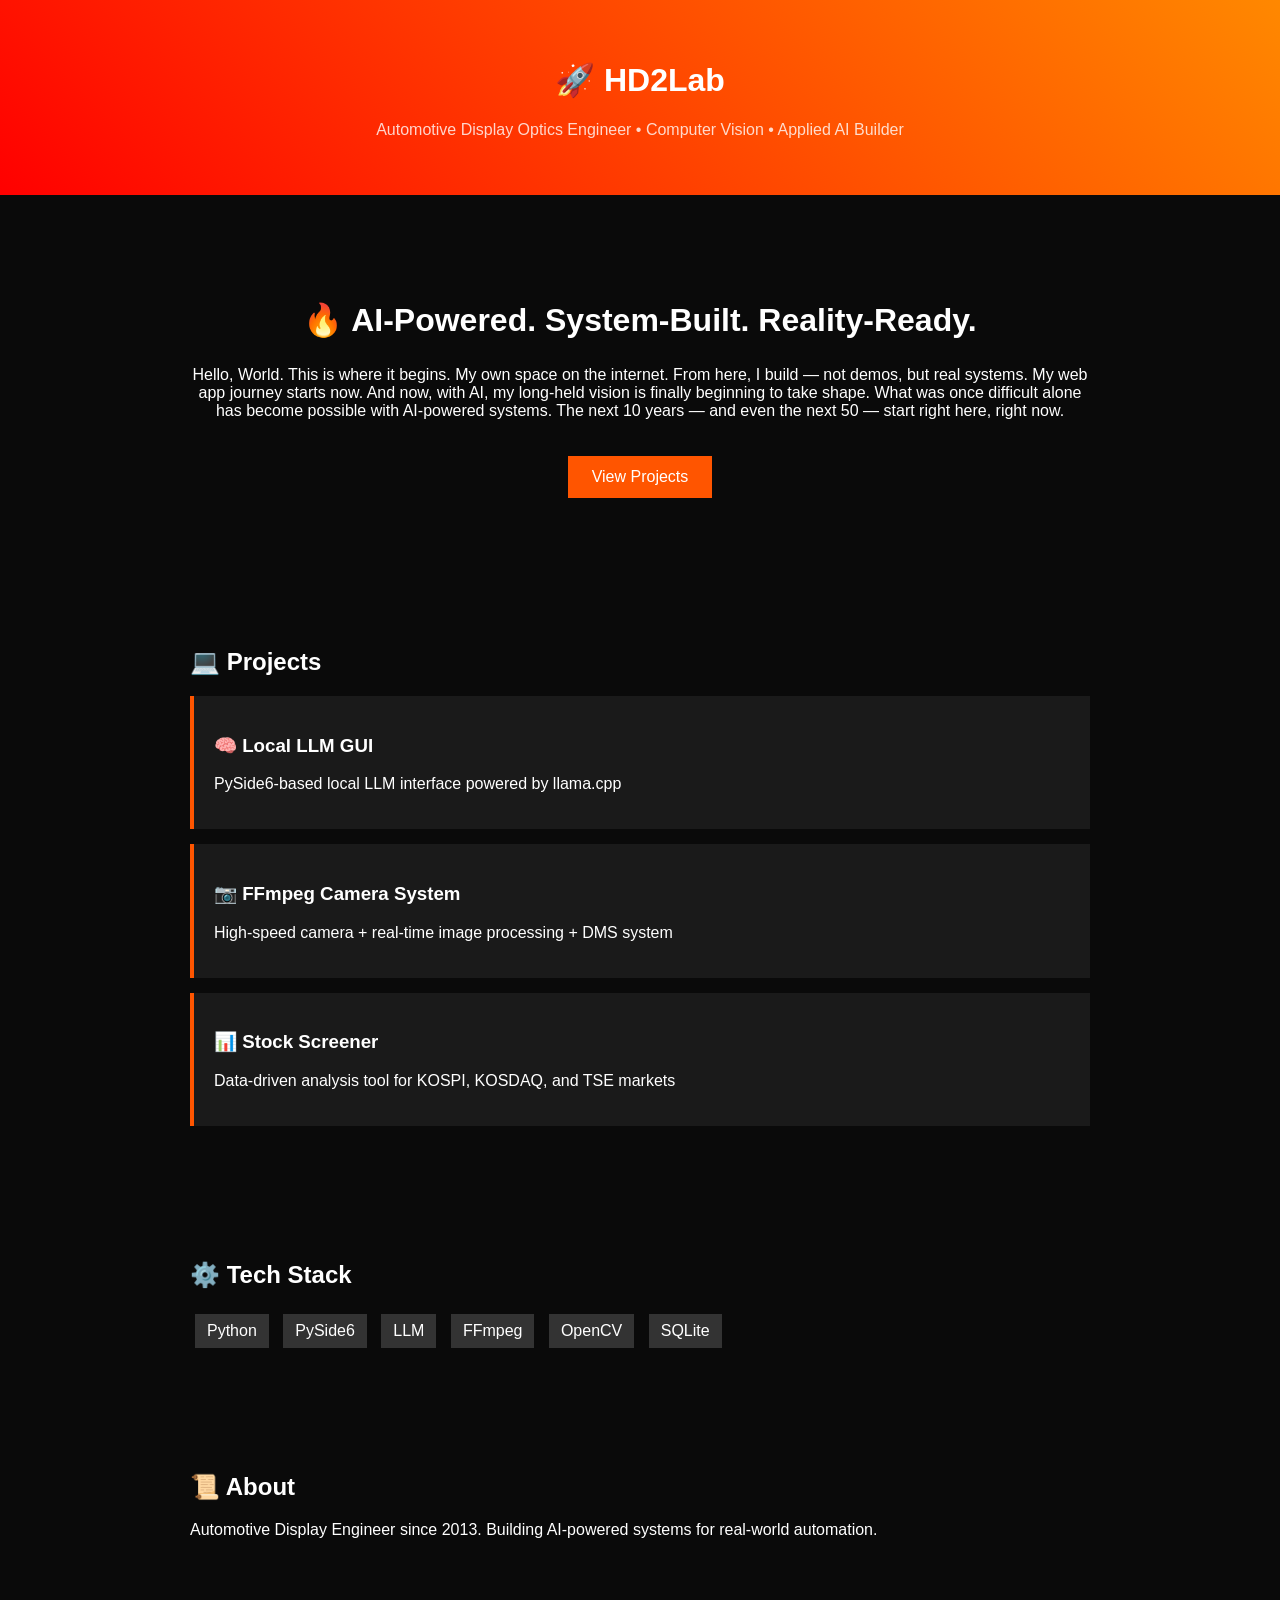
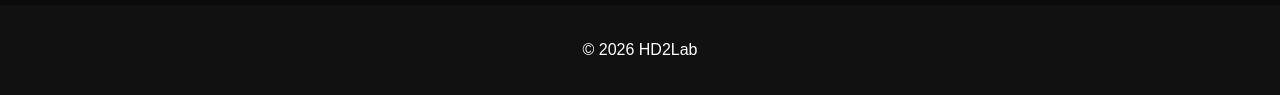
==== index.html @ 5b9bfb4f "Update subtitles and headings in index.html" ====
<!DOCTYPE html>
<html lang="en">
<head>
    <meta charset="UTF-8">
    <meta name="viewport" content="width=device-width, initial-scale=1.0">
    <title>HD2Lab | LLM Engineer</title>
    <link rel="stylesheet" href="style.css">
</head>
<body>

<header>
    <h1>🚀 HD2Lab</h1>
    <p class="subtitle">Automotive Display Optics Engineer • Computer Vision • Applied AI Builder</p>
</header>

<section class="hero">
    <h2>🔥 AI-Powered. System-Built. Reality-Ready.</h2>
    <p>
        Hello, World.

        This is where it begins.
        My own space on the internet.
        
        From here, I build —
        not demos, but real systems.
        
        My web app journey starts now.
        
        And now, with AI,
        my long-held vision is finally beginning to take shape.
        
        What was once difficult alone
        has become possible with AI-powered systems.
        
        The next 10 years — and even the next 50 —
        start right here, right now.
    </p>
    <button onclick="scrollToSection('projects')">View Projects</button>
</section>

<section id="projects">
    <h2>💻 Projects</h2>

    <div class="card">
        <h3>🧠 Local LLM GUI</h3>
        <p>PySide6-based local LLM interface powered by llama.cpp</p>
    </div>

    <div class="card">
        <h3>📷 FFmpeg Camera System</h3>
        <p>High-speed camera + real-time image processing + DMS system</p>
    </div>

    <div class="card">
        <h3>📊 Stock Screener</h3>
        <p>Data-driven analysis tool for KOSPI, KOSDAQ, and TSE markets</p>
    </div>

</section>

<section>
    <h2>⚙️ Tech Stack</h2>
    <div class="tags">
        <span>Python</span>
        <span>PySide6</span>
        <span>LLM</span>
        <span>FFmpeg</span>
        <span>OpenCV</span>
        <span>SQLite</span>
    </div>
</section>

<section>
    <h2>📜 About</h2>
    <p>
        Automotive Display Engineer since 2013.  
        Building AI-powered systems for real-world automation.
    </p>
</section>

<footer>
    <p>© 2026 HD2Lab</p>
</footer>

<script src="script.js"></script>
</body>
</html>
---- style.css ----
body {
    margin: 0;
    font-family: Arial, sans-serif;
    background: #0a0a0a;
    color: #fff;
}

header {
    text-align: center;
    padding: 40px;
    background: linear-gradient(45deg, #ff0000, #ff8800);
}

.subtitle {
    opacity: 0.8;
}

.hero {
    text-align: center;
    padding: 80px 20px;
}

.hero h2 {
    font-size: 32px;
}

button {
    padding: 12px 24px;
    margin-top: 20px;
    border: none;
    background: #ff5500;
    color: white;
    cursor: pointer;
    font-size: 16px;
}

section {
    padding: 50px 20px;
    max-width: 900px;
    margin: auto;
}

.card {
    background: #1a1a1a;
    padding: 20px;
    margin: 15px 0;
    border-left: 4px solid #ff5500;
    transition: 0.3s;
}

.card:hover {
    transform: scale(1.03);
}

.tags span {
    display: inline-block;
    margin: 5px;
    padding: 8px 12px;
    background: #333;
}

footer {
    text-align: center;
    padding: 20px;
    background: #111;
}
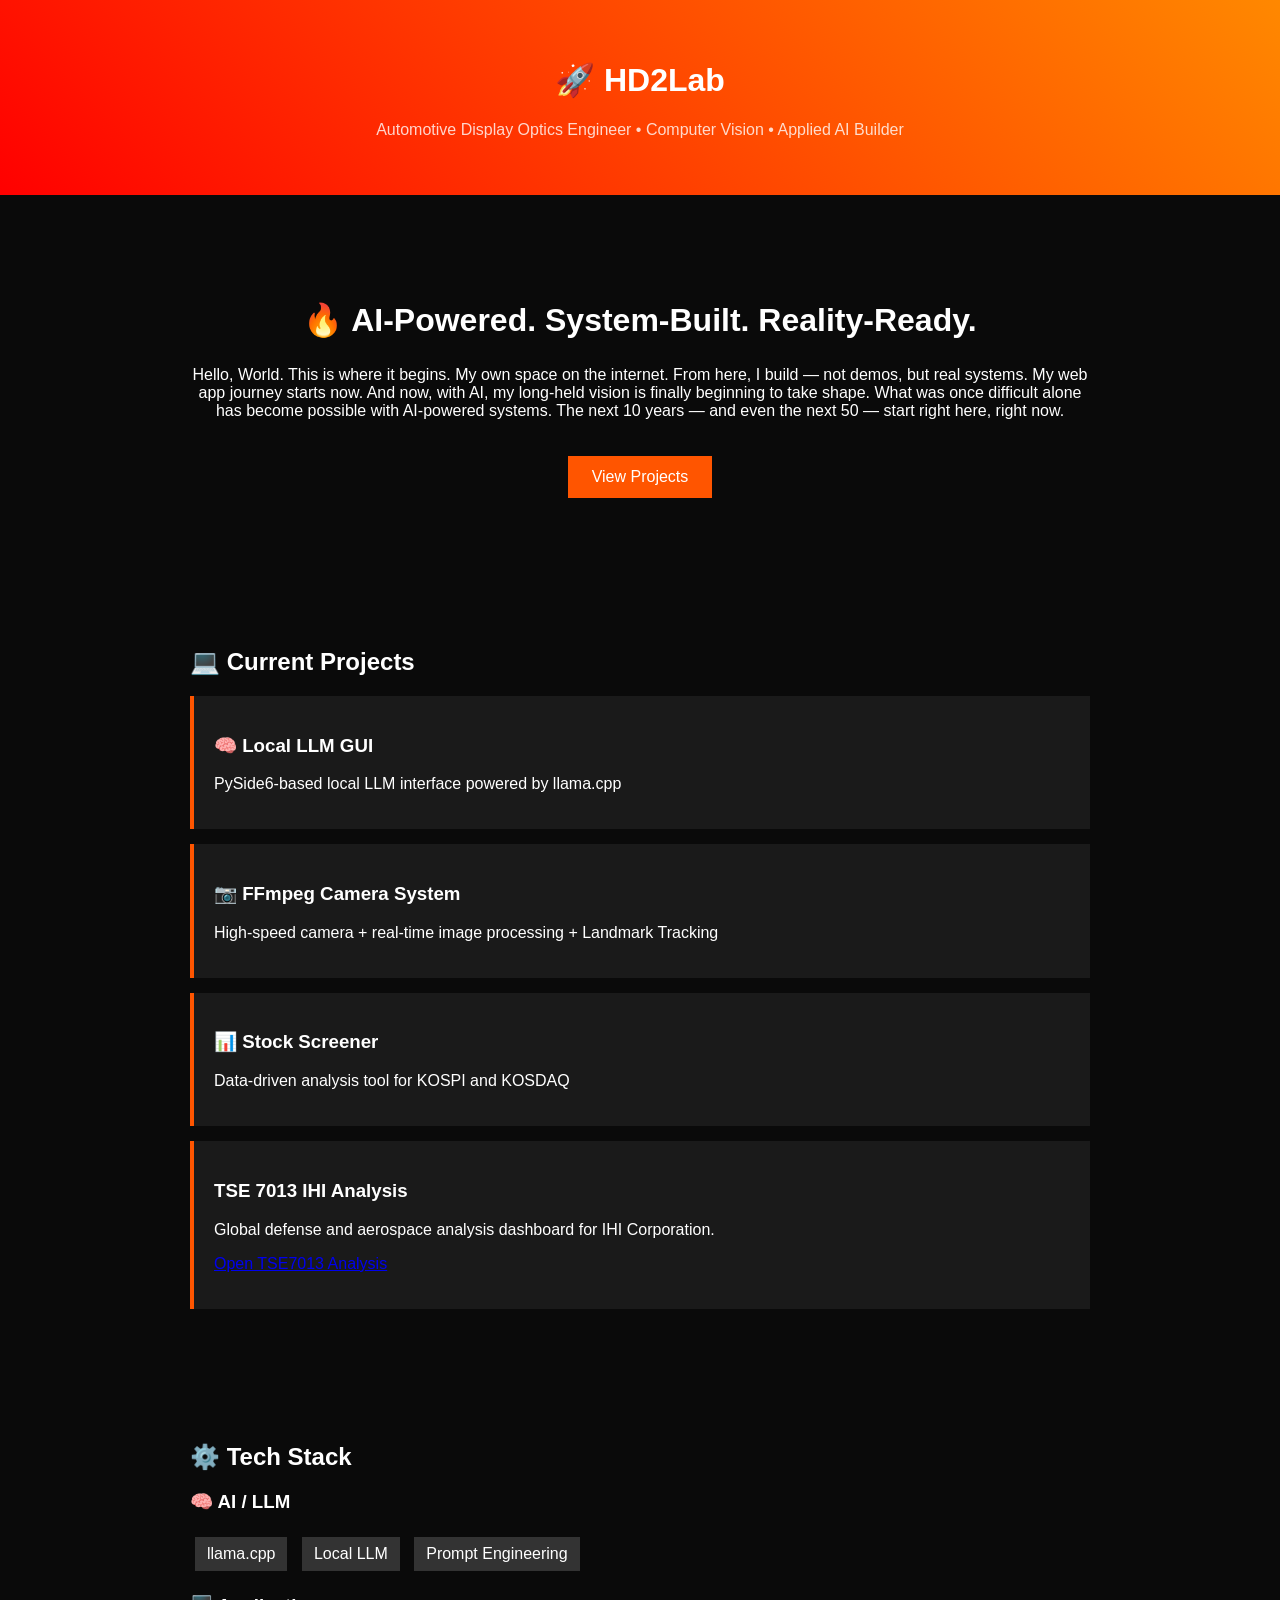
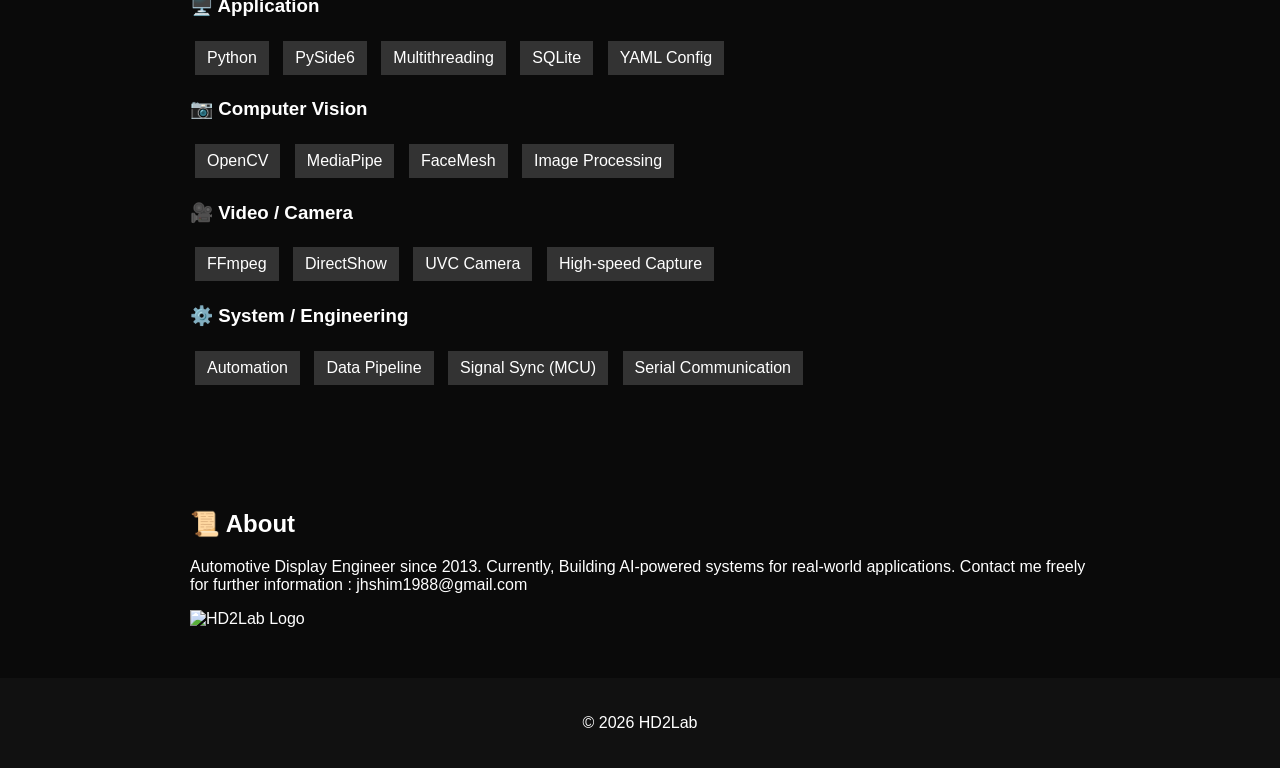
==== commit de26cdc3: "TSE7013 Analysis Updated." ====
--- a/index.html
+++ b/index.html
@@ -3,7 +3,7 @@
 <head>
     <meta charset="UTF-8">
     <meta name="viewport" content="width=device-width, initial-scale=1.0">
-    <title>HD2Lab | LLM Engineer</title>
+    <title>HD2Lab | Web-HQ</title>
     <link rel="stylesheet" href="style.css">
 </head>
 <body>
@@ -39,7 +39,7 @@
 </section>
 
 <section id="projects">
-    <h2>💻 Projects</h2>
+    <h2>💻 Current Projects</h2>
 
     <div class="card">
         <h3>🧠 Local LLM GUI</h3>
@@ -48,34 +48,90 @@
 
     <div class="card">
         <h3>📷 FFmpeg Camera System</h3>
-        <p>High-speed camera + real-time image processing + DMS system</p>
+        <p>High-speed camera + real-time image processing + Landmark Tracking</p>
     </div>
 
     <div class="card">
         <h3>📊 Stock Screener</h3>
-        <p>Data-driven analysis tool for KOSPI, KOSDAQ, and TSE markets</p>
+        <p>Data-driven analysis tool for KOSPI and KOSDAQ</p>
+    </div>
+
+    <div class="card">
+        <h3>TSE 7013 IHI Analysis</h3>
+        <p>Global defense and aerospace analysis dashboard for IHI Corporation.</p>
+        <p><a href="analysis/TSE7013/TSE7013.html">Open TSE7013 Analysis</a></p>
     </div>
 
 </section>
 
 <section>
     <h2>⚙️ Tech Stack</h2>
-    <div class="tags">
-        <span>Python</span>
-        <span>PySide6</span>
-        <span>LLM</span>
-        <span>FFmpeg</span>
-        <span>OpenCV</span>
-        <span>SQLite</span>
+
+    <div class="stack-group">
+        <h3>🧠 AI / LLM</h3>
+        <div class="tags">
+            <span>llama.cpp</span>
+            <span>Local LLM</span>
+            <span>Prompt Engineering</span>
+        </div>
     </div>
+
+    <div class="stack-group">
+        <h3>🖥️ Application</h3>
+        <div class="tags">
+            <span>Python</span>
+            <span>PySide6</span>
+            <span>Multithreading</span>
+            <span>SQLite</span>
+            <span>YAML Config</span>
+        </div>
+    </div>
+
+    <div class="stack-group">
+        <h3>📷 Computer Vision</h3>
+        <div class="tags">
+            <span>OpenCV</span>
+            <span>MediaPipe</span>
+            <span>FaceMesh</span>
+            <span>Image Processing</span>
+        </div>
+    </div>
+
+    <div class="stack-group">
+        <h3>🎥 Video / Camera</h3>
+        <div class="tags">
+            <span>FFmpeg</span>
+            <span>DirectShow</span>
+            <span>UVC Camera</span>
+            <span>High-speed Capture</span>
+        </div>
+    </div>
+
+    <div class="stack-group">
+        <h3>⚙️ System / Engineering</h3>
+        <div class="tags">
+            <span>Automation</span>
+            <span>Data Pipeline</span>
+            <span>Signal Sync (MCU)</span>
+            <span>Serial Communication</span>
+        </div>
+    </div>
+
 </section>
 
-<section>
+<section class="about">
+
+
     <h2>📜 About</h2>
     <p>
         Automotive Display Engineer since 2013.  
-        Building AI-powered systems for real-world automation.
+        Currently, Building AI-powered systems for real-world applications.
+        Contact me freely for further information : jhshim1988@gmail.com
     </p>
+
+    <img src="assets/LOGO.png" alt="HD2Lab Logo" class="about-logo">
+
+
 </section>
 
 <footer>
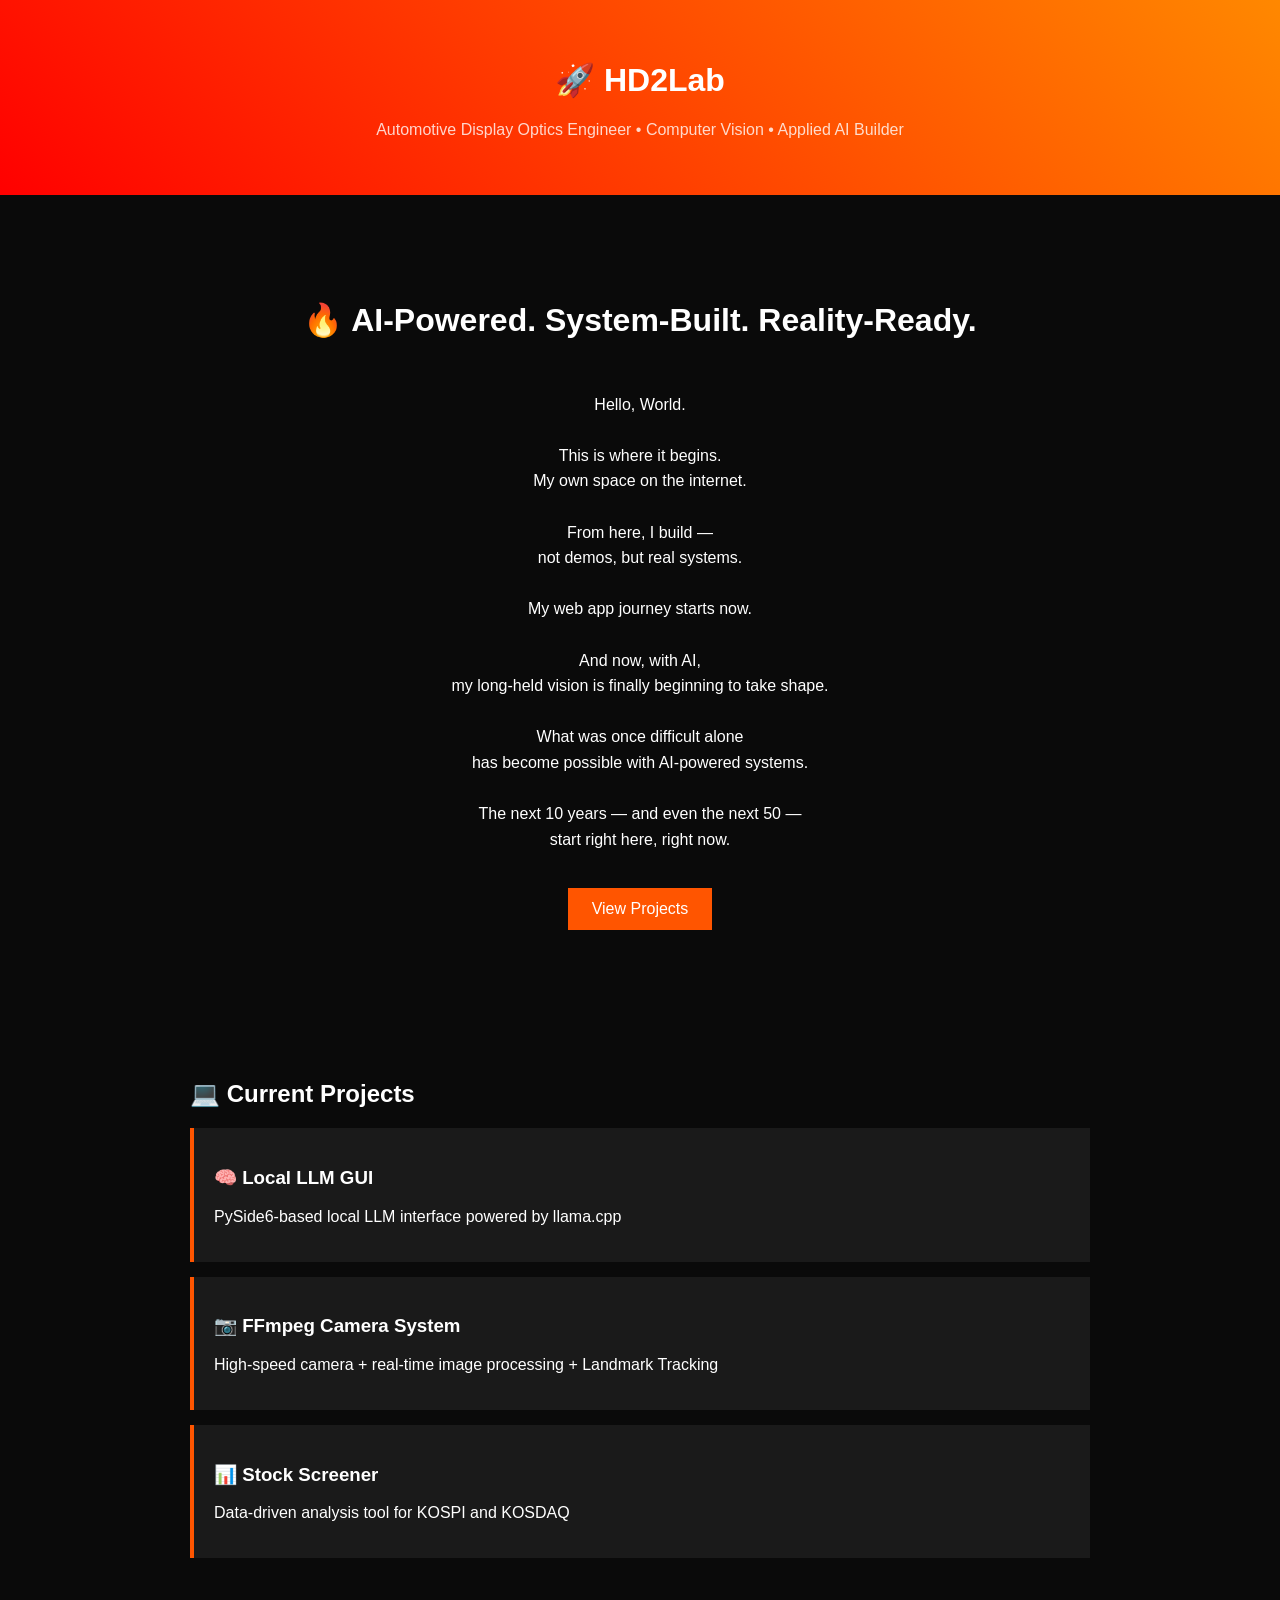
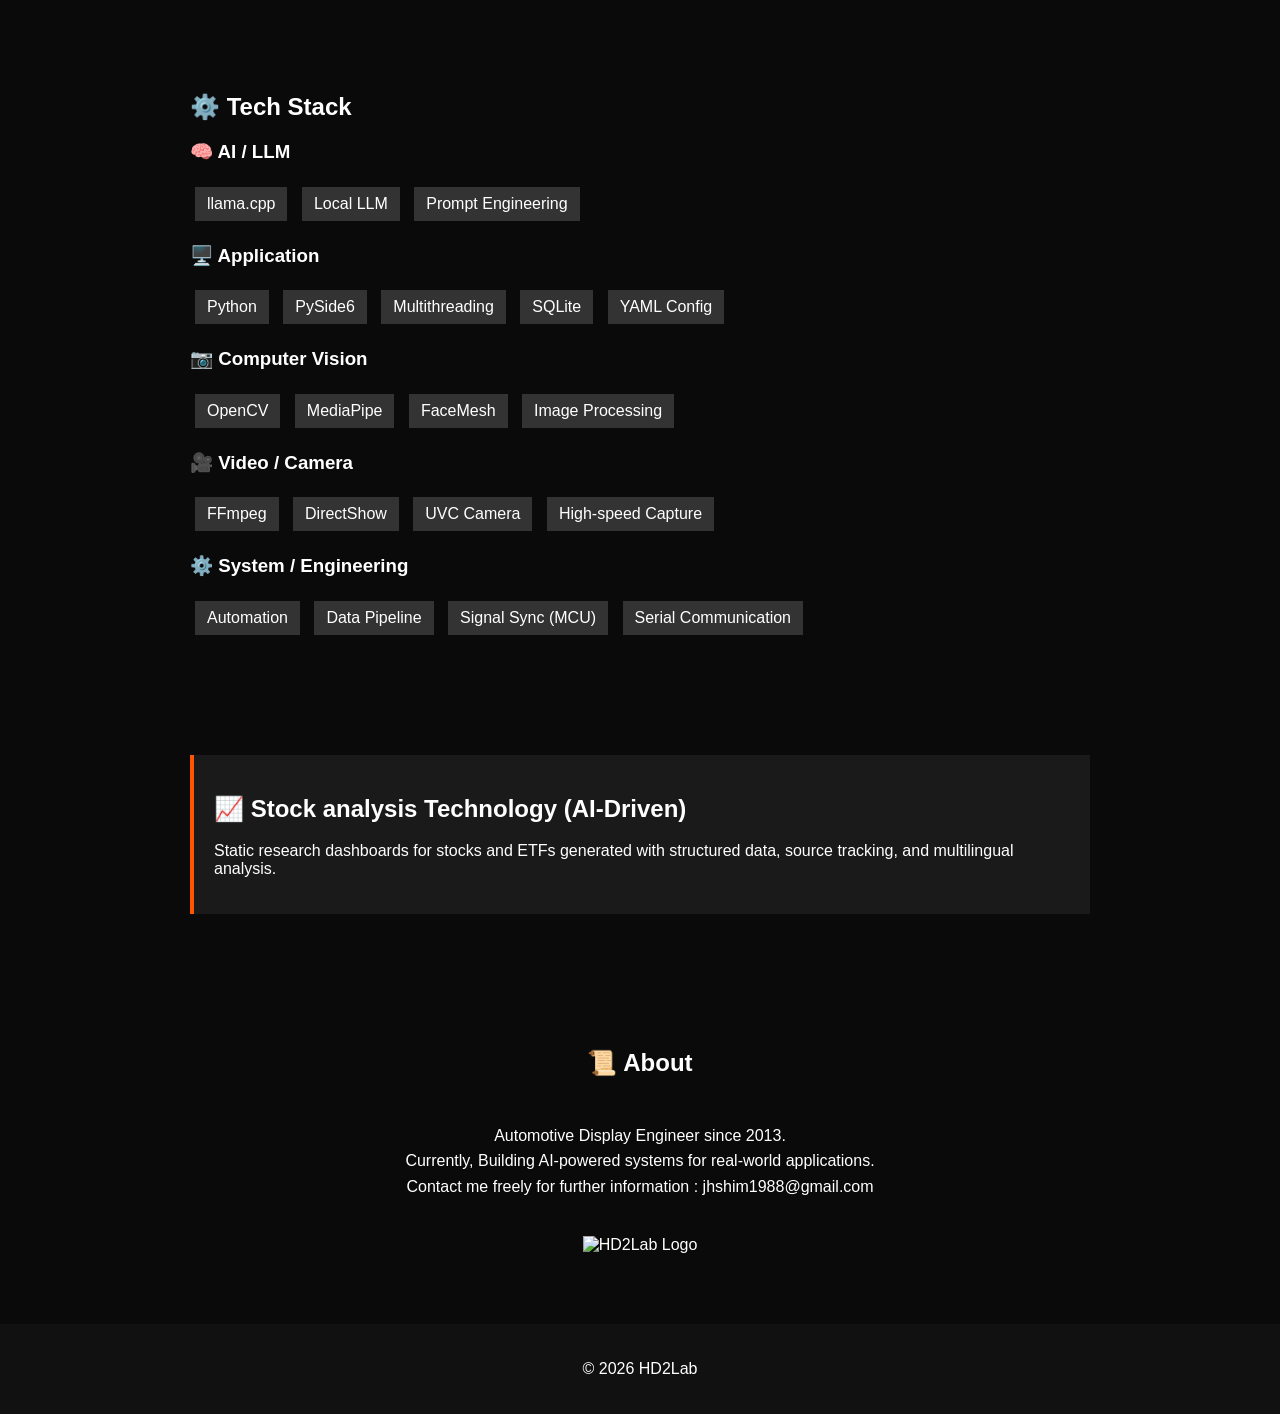
==== commit f1a47ed1: "Update linking structures." ====
--- a/index.html
+++ b/index.html
@@ -54,12 +54,6 @@
     <div class="card">
         <h3>📊 Stock Screener</h3>
         <p>Data-driven analysis tool for KOSPI and KOSDAQ</p>
-    </div>
-
-    <div class="card">
-        <h3>TSE 7013 IHI Analysis</h3>
-        <p>Global defense and aerospace analysis dashboard for IHI Corporation.</p>
-        <p><a href="analysis/TSE7013/TSE7013.html">Open TSE7013 Analysis</a></p>
     </div>
 
 </section>
@@ -119,6 +113,13 @@
 
 </section>
 
+<section>
+    <a class="card link-card" href="analysis.html">
+        <h2>📈 Stock analysis Technology (AI-Driven)</h2>
+        <p>Static research dashboards for stocks and ETFs generated with structured data, source tracking, and multilingual analysis.</p>
+    </a>
+</section>
+
 <section class="about">
 
 
--- a/style.css
+++ b/style.css
@@ -41,11 +41,17 @@
 }
 
 .card {
+    display: block;
     background: #1a1a1a;
     padding: 20px;
     margin: 15px 0;
     border-left: 4px solid #ff5500;
     transition: 0.3s;
+}
+
+.link-card {
+    color: #fff;
+    text-decoration: none;
 }
 
 .card:hover {
@@ -64,3 +70,22 @@
     padding: 20px;
     background: #111;
 }
+
+.hero p {
+    white-space: pre-line;
+    line-height: 1.6;
+}
+
+.about p {
+    white-space: pre-line;
+    line-height: 1.6;
+}
+
+.about {
+    text-align: center;
+}
+
+.about-logo {
+    width: 400px;
+    margin: 20px 0;
+}
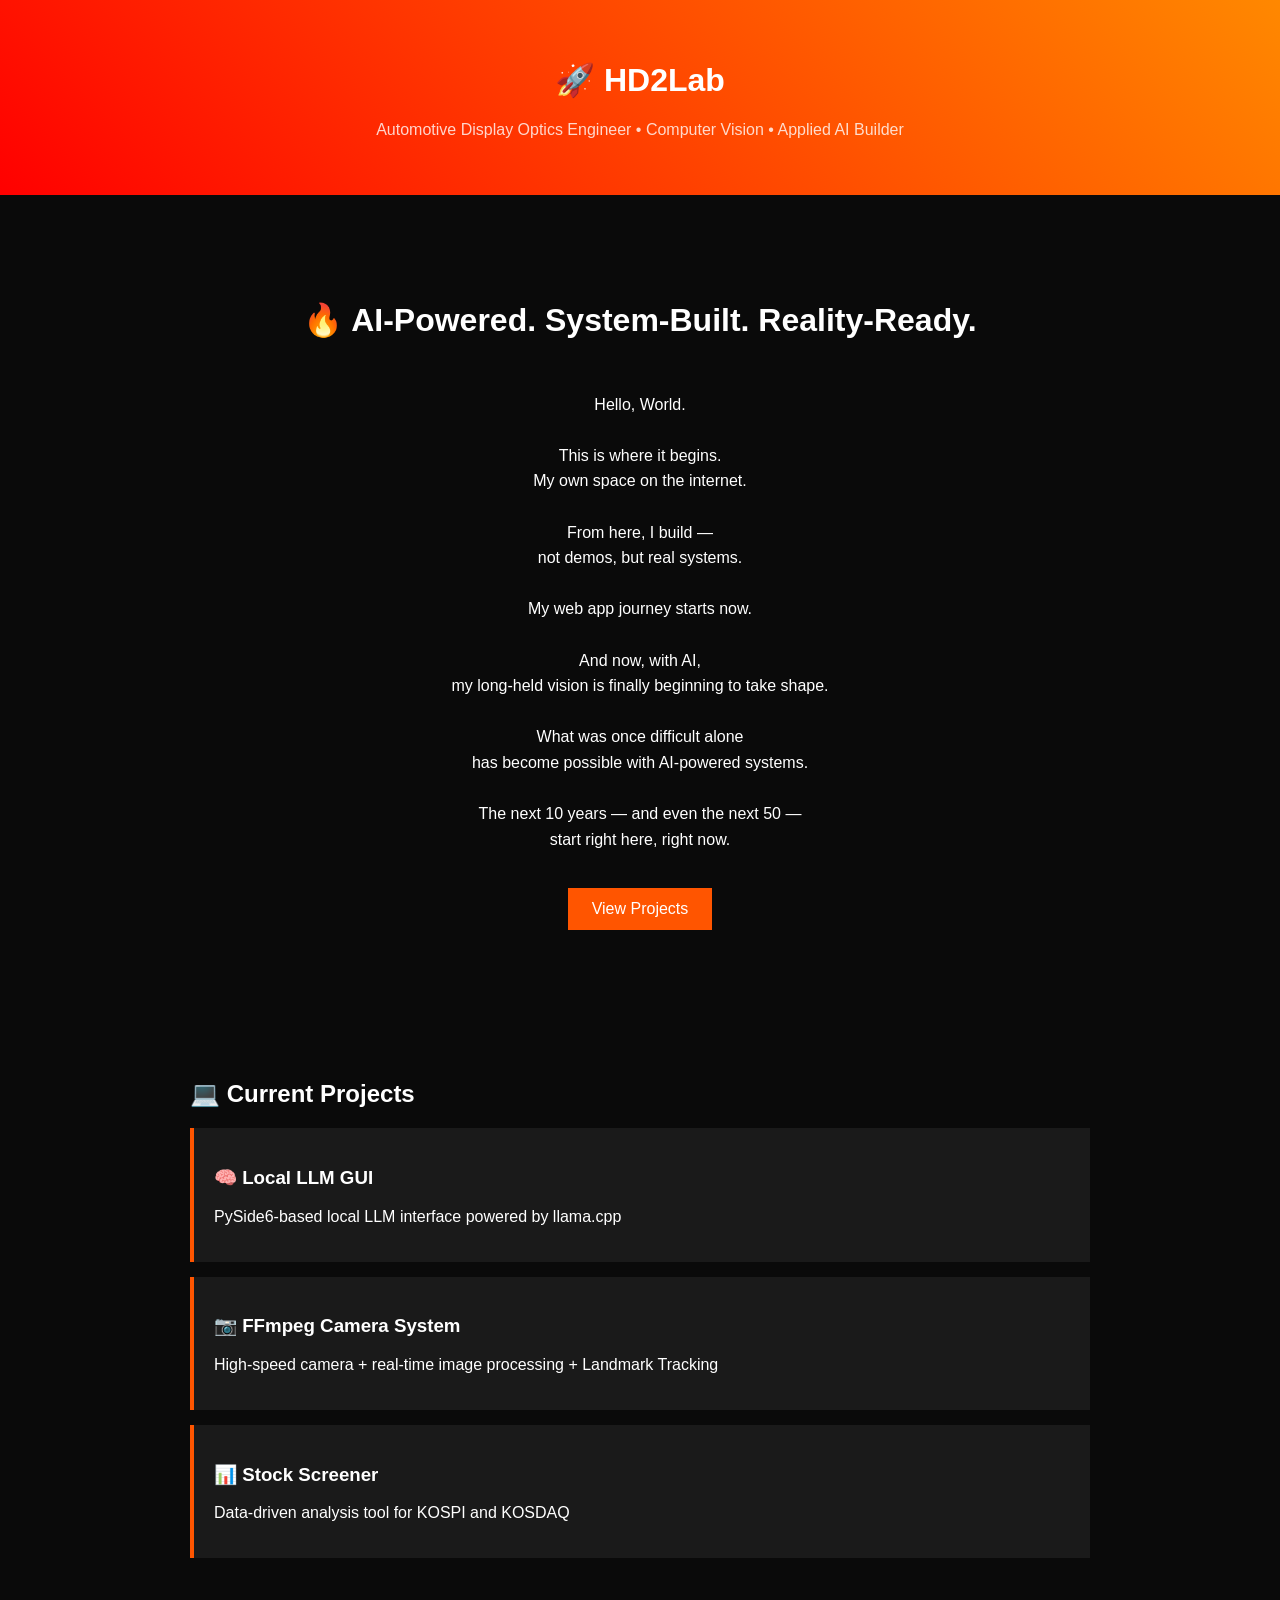
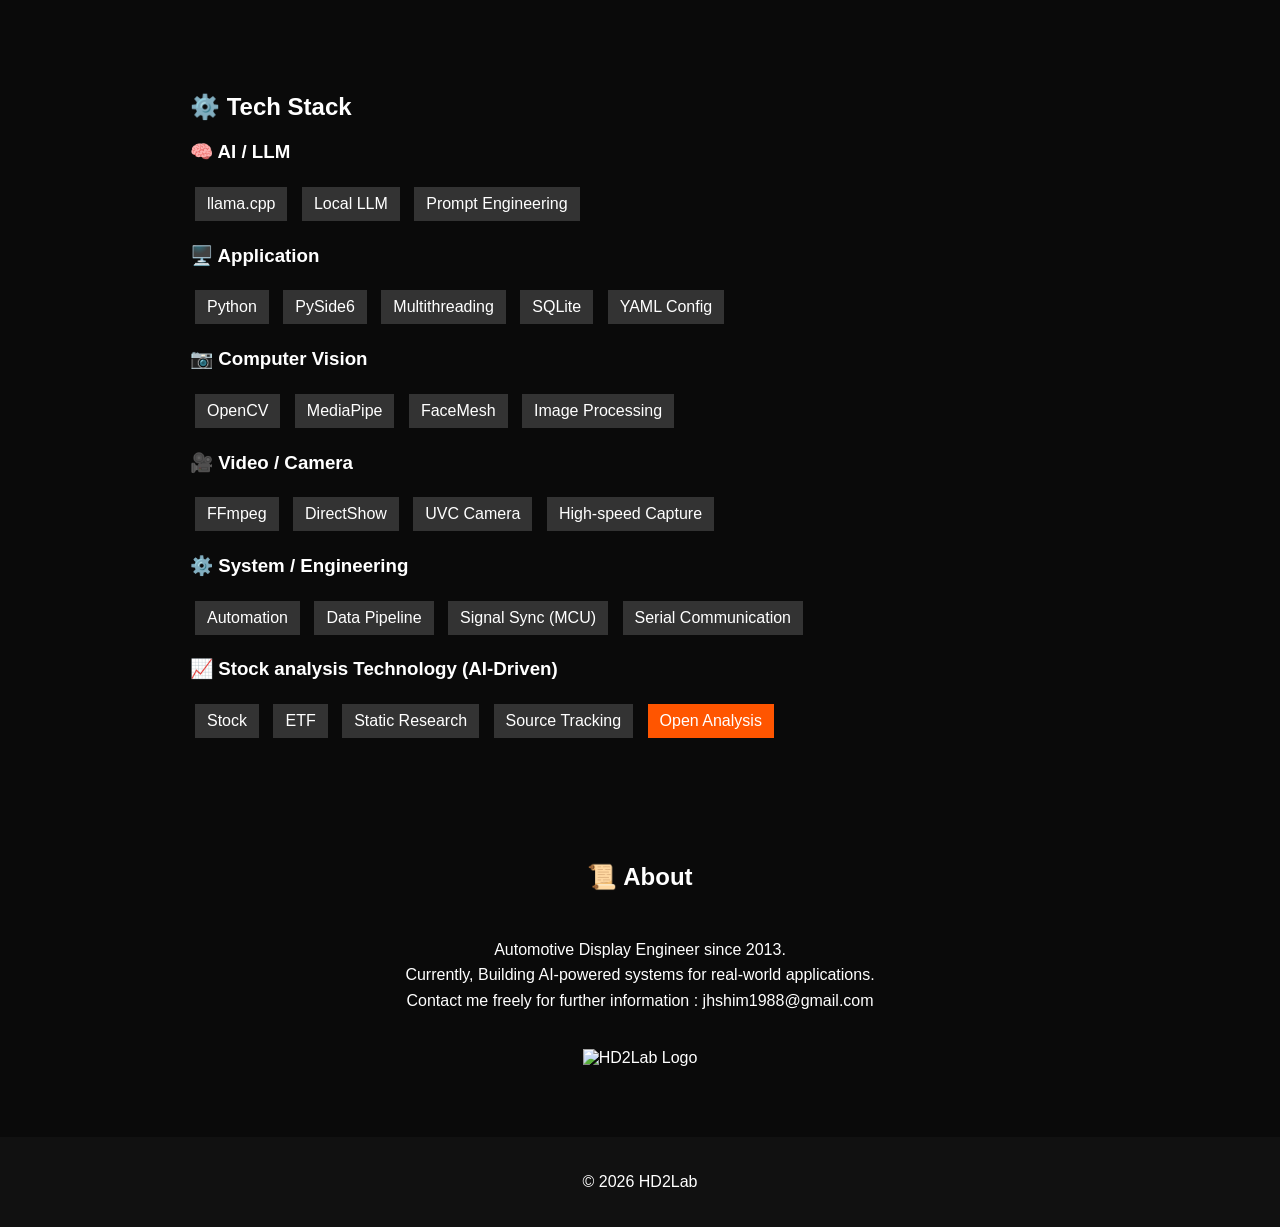
==== commit 223bbc50: "Update index.html page." ====
--- a/index.html
+++ b/index.html
@@ -111,13 +111,16 @@
         </div>
     </div>
 
-</section>
-
-<section>
-    <a class="card link-card" href="analysis.html">
-        <h2>📈 Stock analysis Technology (AI-Driven)</h2>
-        <p>Static research dashboards for stocks and ETFs generated with structured data, source tracking, and multilingual analysis.</p>
-    </a>
+    <div class="stack-group">
+        <h3>📈 Stock analysis Technology (AI-Driven)</h3>
+        <div class="tags">
+            <span>Stock</span>
+            <span>ETF</span>
+            <span>Static Research</span>
+            <span>Source Tracking</span>
+            <a class="tag-link" href="analysis.html">Open Analysis</a>
+        </div>
+    </div>
 </section>
 
 <section class="about">
--- a/style.css
+++ b/style.css
@@ -49,20 +49,28 @@
     transition: 0.3s;
 }
 
-.link-card {
-    color: #fff;
-    text-decoration: none;
-}
-
 .card:hover {
     transform: scale(1.03);
 }
 
-.tags span {
+.tags span,
+.tag-link {
     display: inline-block;
     margin: 5px;
     padding: 8px 12px;
     background: #333;
+}
+
+.tag-link {
+    color: #fff;
+    text-decoration: none;
+    background: #ff5500;
+    transition: 0.2s;
+}
+
+.tag-link:hover {
+    background: #ff7700;
+    transform: translateY(-1px);
 }
 
 footer {
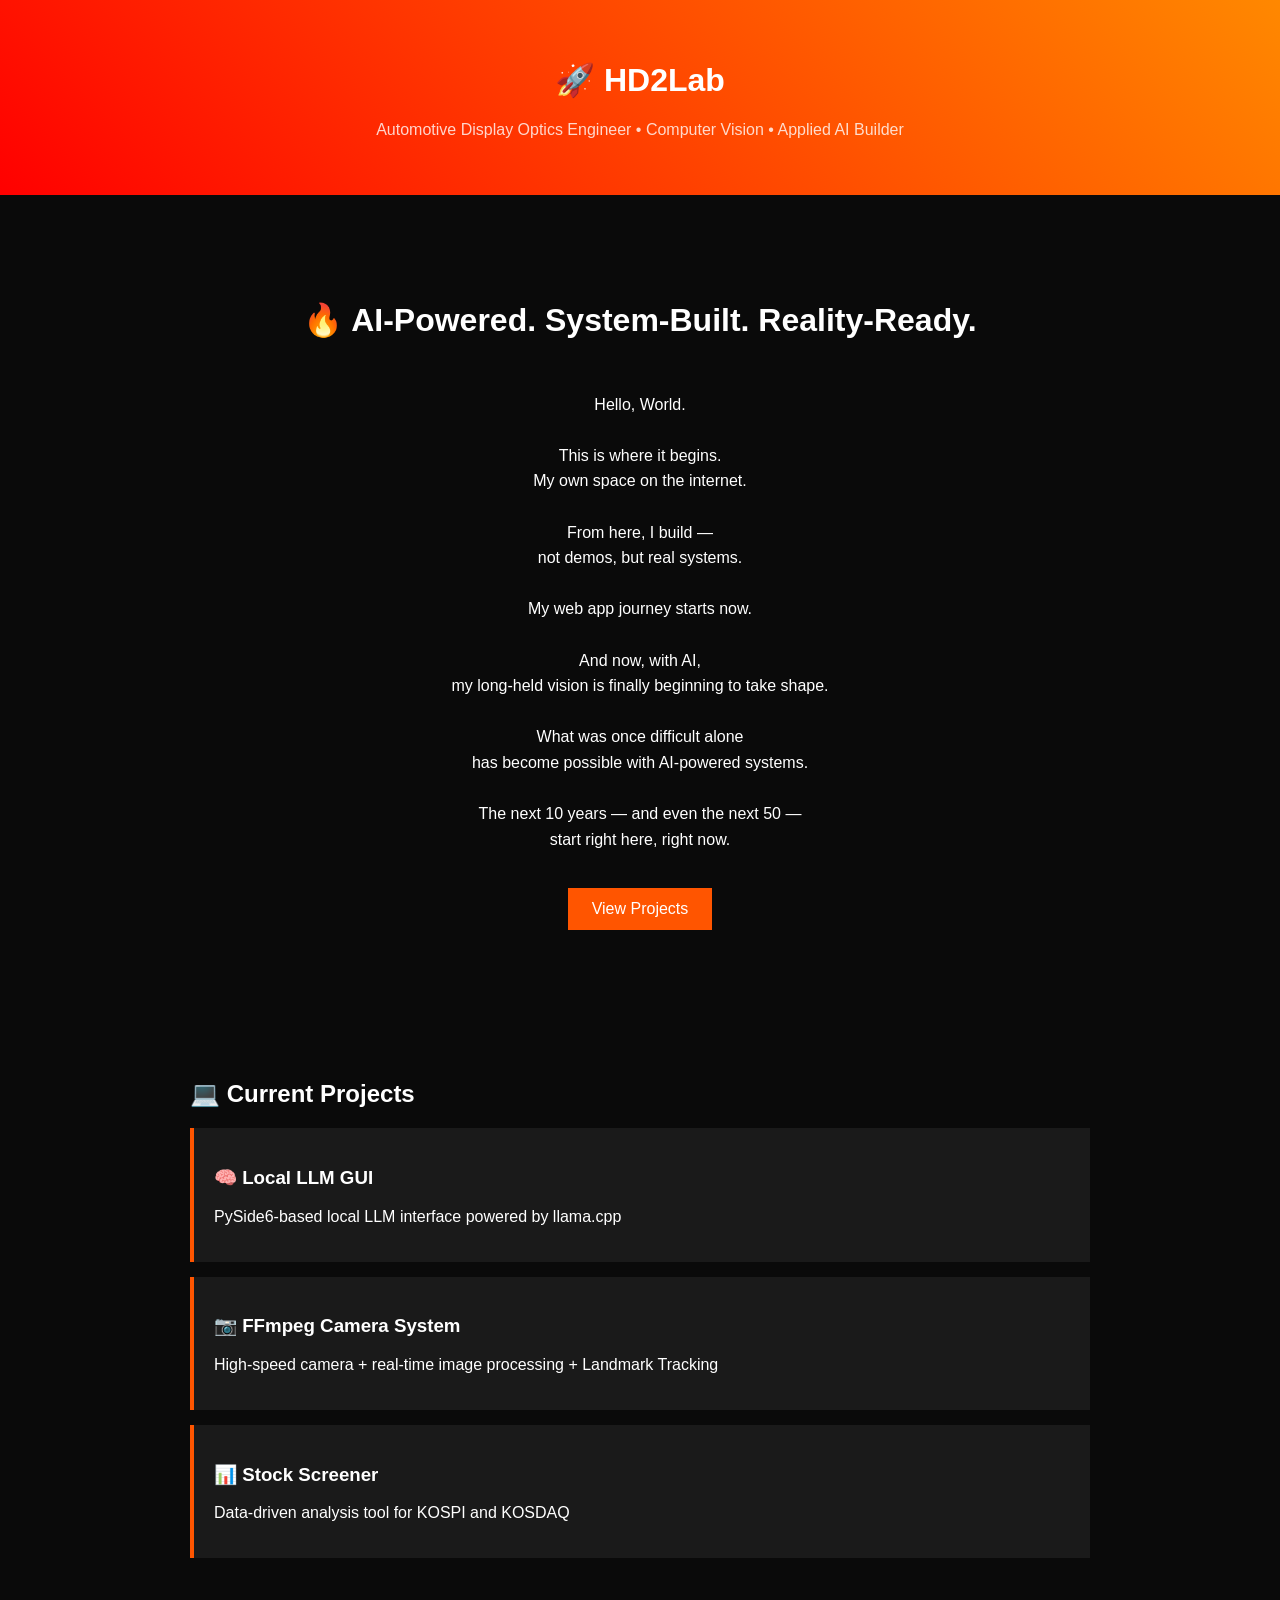
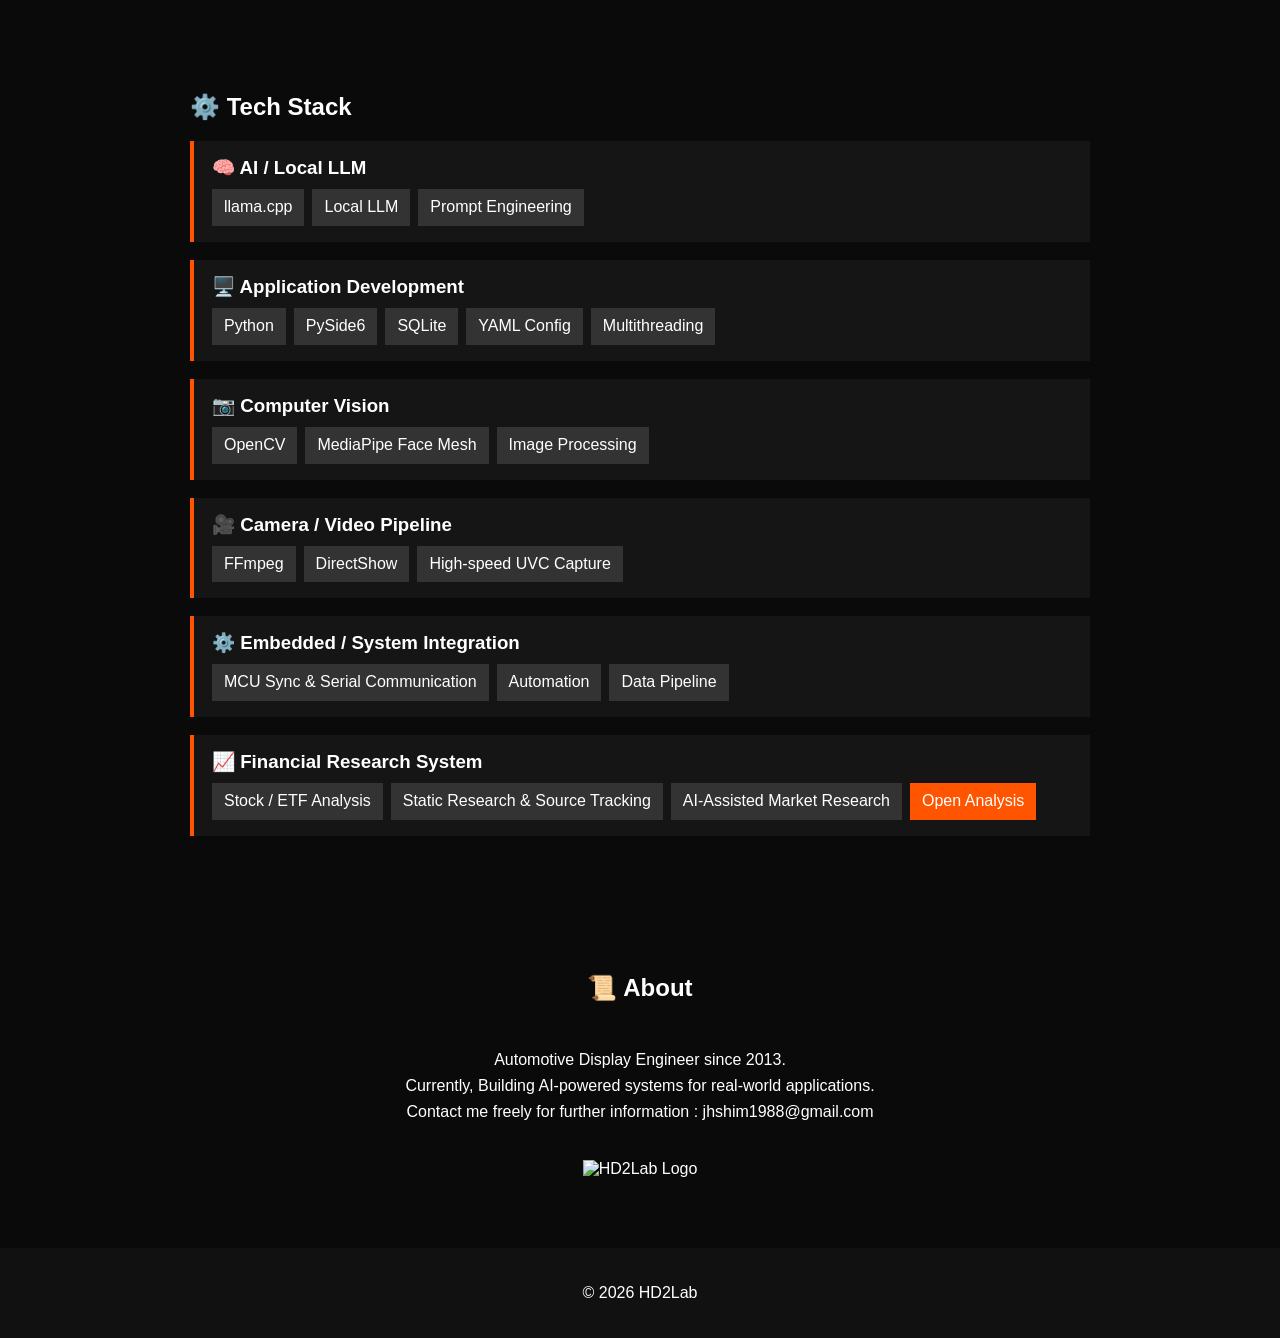
==== commit 317c86ce: "Refine tech stack taxonomy" ====
--- a/index.html
+++ b/index.html
@@ -62,7 +62,7 @@
     <h2>⚙️ Tech Stack</h2>
 
     <div class="stack-group">
-        <h3>🧠 AI / LLM</h3>
+        <h3>🧠 AI / Local LLM</h3>
         <div class="tags">
             <span>llama.cpp</span>
             <span>Local LLM</span>
@@ -71,13 +71,13 @@
     </div>
 
     <div class="stack-group">
-        <h3>🖥️ Application</h3>
+        <h3>🖥️ Application Development</h3>
         <div class="tags">
             <span>Python</span>
             <span>PySide6</span>
-            <span>Multithreading</span>
             <span>SQLite</span>
             <span>YAML Config</span>
+            <span>Multithreading</span>
         </div>
     </div>
 
@@ -85,39 +85,35 @@
         <h3>📷 Computer Vision</h3>
         <div class="tags">
             <span>OpenCV</span>
-            <span>MediaPipe</span>
-            <span>FaceMesh</span>
+            <span>MediaPipe Face Mesh</span>
             <span>Image Processing</span>
         </div>
     </div>
 
     <div class="stack-group">
-        <h3>🎥 Video / Camera</h3>
+        <h3>🎥 Camera / Video Pipeline</h3>
         <div class="tags">
             <span>FFmpeg</span>
             <span>DirectShow</span>
-            <span>UVC Camera</span>
-            <span>High-speed Capture</span>
+            <span>High-speed UVC Capture</span>
         </div>
     </div>
 
     <div class="stack-group">
-        <h3>⚙️ System / Engineering</h3>
+        <h3>⚙️ Embedded / System Integration</h3>
         <div class="tags">
+            <span>MCU Sync & Serial Communication</span>
             <span>Automation</span>
             <span>Data Pipeline</span>
-            <span>Signal Sync (MCU)</span>
-            <span>Serial Communication</span>
         </div>
     </div>
 
     <div class="stack-group">
-        <h3>📈 Stock analysis Technology (AI-Driven)</h3>
+        <h3>📈 Financial Research System</h3>
         <div class="tags">
-            <span>Stock</span>
-            <span>ETF</span>
-            <span>Static Research</span>
-            <span>Source Tracking</span>
+            <span>Stock / ETF Analysis</span>
+            <span>Static Research & Source Tracking</span>
+            <span>AI-Assisted Market Research</span>
             <a class="tag-link" href="analysis.html">Open Analysis</a>
         </div>
     </div>
--- a/style.css
+++ b/style.css
@@ -53,12 +53,31 @@
     transform: scale(1.03);
 }
 
+.stack-group {
+    margin: 18px 0;
+    padding: 16px 18px;
+    background: #151515;
+    border-left: 4px solid #ff5500;
+}
+
+.stack-group h3 {
+    margin: 0 0 10px;
+}
+
+.tags {
+    display: flex;
+    flex-wrap: wrap;
+    gap: 8px;
+}
+
 .tags span,
 .tag-link {
-    display: inline-block;
-    margin: 5px;
+    display: inline-flex;
+    align-items: center;
+    margin: 0;
     padding: 8px 12px;
     background: #333;
+    line-height: 1.3;
 }
 
 .tag-link {
